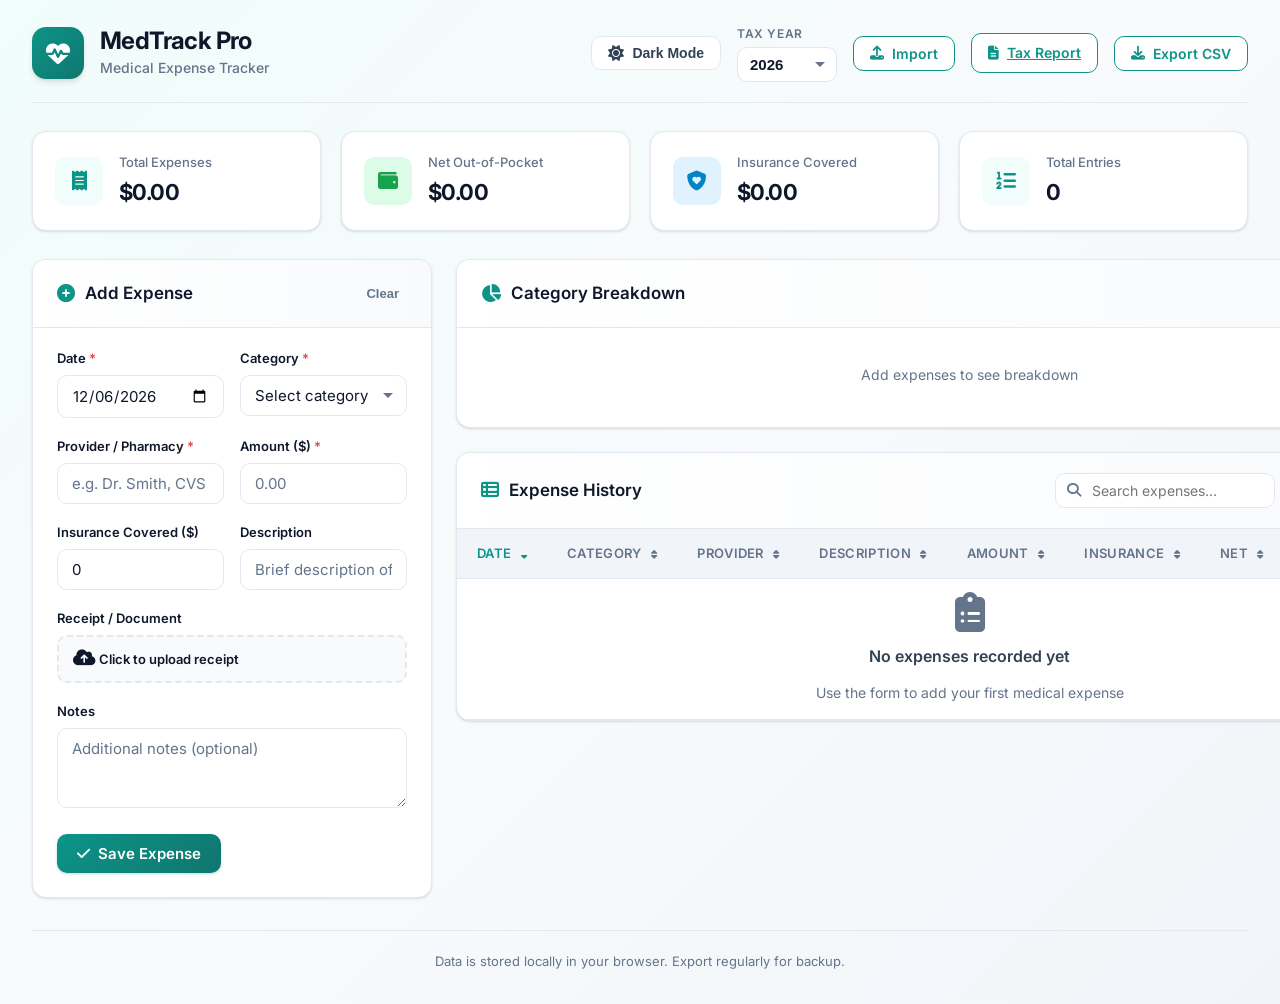
==== index.html @ 47905596 "upload" ====
<!DOCTYPE html>
<html lang="en">
<head>
    <meta charset="UTF-8">
    <meta name="viewport" content="width=device-width, initial-scale=1.0">
    <title>MedTrack Pro — Medical Expense Tracker</title>
    <link rel="stylesheet" href="styles.css">
    <link rel="preconnect" href="https://fonts.googleapis.com">
    <link rel="preconnect" href="https://fonts.gstatic.com" crossorigin>
    <link href="https://fonts.googleapis.com/css2?family=Inter:wght@300;400;500;600;700&display=swap" rel="stylesheet">
    <link rel="stylesheet" href="https://cdnjs.cloudflare.com/ajax/libs/font-awesome/6.5.1/css/all.min.css">
</head>
<body>
    <div class="app-container">
        <!-- Header -->
        <header class="app-header">
            <div class="header-brand">
                <div class="logo">
                    <i class="fa-solid fa-heart-pulse"></i>
                </div>
                <div class="brand-text">
                    <h1>MedTrack Pro</h1>
                    <p>Medical Expense Tracker</p>
                </div>
            </div>
            <div class="header-controls">
                <button class="dark-mode-toggle" id="darkModeToggle" aria-label="Toggle dark mode">
                    <i class="fa-solid fa-moon"></i>
                    <i class="fa-solid fa-sun"></i>
                    <span>Dark Mode</span>
                </button>
                <div class="tax-year-selector">
                    <label for="taxYear">Tax Year</label>
                    <select id="taxYear"></select>
                </div>
                <button class="btn btn-outline" id="importBtn" aria-label="Import CSV">
                    <i class="fa-solid fa-upload"></i> Import
                </button>
                <input type="file" id="importFile" accept=".csv" style="display:none">
                <a href="report.html" class="btn btn-outline" id="reportBtn" aria-label="Open tax summary report" onclick="event.preventDefault(); window.open('report.html?year=' + document.getElementById('taxYear').value, '_blank');">
                    <i class="fa-solid fa-file-lines"></i> Tax Report
                </a>
                <button class="btn btn-outline" id="exportBtn">
                    <i class="fa-solid fa-download"></i> Export CSV
                </button>
            </div>
        </header>

        <!-- Summary Cards -->
        <section class="summary-cards">
            <div class="card summary-card">
                <div class="summary-icon total">
                    <i class="fa-solid fa-receipt"></i>
                </div>
                <div class="summary-info">
                    <span class="summary-label">Total Expenses</span>
                    <span class="summary-value" id="totalExpenses">$0.00</span>
                </div>
            </div>
            <div class="card summary-card">
                <div class="summary-icon net">
                    <i class="fa-solid fa-wallet"></i>
                </div>
                <div class="summary-info">
                    <span class="summary-label">Net Out-of-Pocket</span>
                    <span class="summary-value" id="netExpenses">$0.00</span>
                </div>
            </div>
            <div class="card summary-card">
                <div class="summary-icon insurance">
                    <i class="fa-solid fa-shield-heart"></i>
                </div>
                <div class="summary-info">
                    <span class="summary-label">Insurance Covered</span>
                    <span class="summary-value" id="totalInsuranceCovered">$0.00</span>
                </div>
            </div>
            <div class="card summary-card">
                <div class="summary-icon count">
                    <i class="fa-solid fa-list-ol"></i>
                </div>
                <div class="summary-info">
                    <span class="summary-label">Total Entries</span>
                    <span class="summary-value" id="totalEntries">0</span>
                </div>
            </div>
        </section>

        <!-- Main Content -->
        <main class="main-content">
            <!-- Left: Form -->
            <section class="form-section card">
                <div class="card-header">
                    <h2><i class="fa-solid fa-plus-circle"></i> Add Expense</h2>                        <button type="button" class="btn-text" id="clearFormBtn" aria-label="Clear form">Clear</button>
                </div>
                <form id="expenseForm" class="expense-form">
                    <input type="hidden" id="expenseId">
                    <div class="form-row">
                        <div class="form-group">
                            <label for="date">Date <span class="required">*</span></label>
                            <input type="date" id="date" required>
                        </div>
                        <div class="form-group">
                            <label for="category">Category <span class="required">*</span></label>
                            <select id="category" required>
                                <option value="">Select category</option>
                                <option value="Doctor Visit">Doctor Visit</option>
                                <option value="Prescription">Prescription</option>
                                <option value="Hospital">Hospital</option>
                                <option value="Dental">Dental</option>
                                <option value="Vision">Vision</option>
                                <option value="Mental Health">Mental Health</option>
                                <option value="Physical Therapy">Physical Therapy</option>
                                <option value="Lab / Imaging">Lab / Imaging</option>
                                <option value="Insurance Premium">Insurance Premium</option>
                                <option value="Medical Supplies">Medical Supplies</option>
                                <option value="Transportation">Transportation</option>
                                <option value="Other">Other</option>
                            </select>
                        </div>
                    </div>
                    <div class="form-row">
                        <div class="form-group">
                            <label for="provider">Provider / Pharmacy <span class="required">*</span></label>
                            <input type="text" id="provider" placeholder="e.g. Dr. Smith, CVS Pharmacy" required>
                        </div>
                        <div class="form-group">
                            <label for="amount">Amount ($) <span class="required">*</span></label>
                            <input type="number" id="amount" step="0.01" min="0" placeholder="0.00" required>
                        </div>
                    </div>
                    <div class="form-row">
                        <div class="form-group">
                            <label for="insuranceCovered">Insurance Covered ($)</label>
                            <input type="number" id="insuranceCovered" step="0.01" min="0" placeholder="0.00" value="0">
                        </div>
                        <div class="form-group">
                            <label for="description">Description</label>
                            <input type="text" id="description" placeholder="Brief description of the expense">
                        </div>
                    </div>

                    <div class="form-group">
                        <label for="receipt">Receipt / Document</label>
                        <div class="file-upload">
                            <input type="file" id="receipt" accept=".pdf,.jpg,.jpeg,.png,.gif">
                            <label for="receipt" class="file-upload-label">
                                <i class="fa-solid fa-cloud-arrow-up"></i>
                                <span id="fileName">Click to upload receipt</span>
                            </label>
                        </div>
                    </div>
                    <div class="form-group">
                        <label for="notes">Notes</label>
                        <textarea id="notes" rows="3" placeholder="Additional notes (optional)"></textarea>
                    </div>
                    <div class="form-actions">
                        <button type="submit" class="btn btn-primary" id="submitBtn">
                            <i class="fa-solid fa-check"></i> Save Expense
                        </button>
                        <button type="button" class="btn btn-secondary hidden" id="cancelEditBtn">
                            <i class="fa-solid fa-xmark"></i> Cancel
                        </button>
                    </div>
                </form>
            </section>

            <!-- Right: List & Breakdown -->
            <section class="list-section">
                <!-- Category Breakdown -->
                <div class="card breakdown-card">
                    <div class="card-header">
                        <h2><i class="fa-solid fa-chart-pie"></i> Category Breakdown</h2>
                    </div>
                    <div class="breakdown-list" id="breakdownList">
                        <div class="empty-breakdown">Add expenses to see breakdown</div>
                    </div>
                </div>

                <!-- Expenses Table -->
                <div class="card table-card">
                    <div class="card-header">
                        <h2><i class="fa-solid fa-table-list"></i> Expense History</h2>
                        <div class="table-controls">
                            <div class="search-box">
                                <i class="fa-solid fa-magnifying-glass"></i>
                                <input type="text" id="searchInput" placeholder="Search expenses...">
                            </div>
                            <select id="filterCategory">
                                <option value="">All Categories</option>
                                <option value="Doctor Visit">Doctor Visit</option>
                                <option value="Prescription">Prescription</option>
                                <option value="Hospital">Hospital</option>
                                <option value="Dental">Dental</option>
                                <option value="Vision">Vision</option>
                                <option value="Mental Health">Mental Health</option>
                                <option value="Physical Therapy">Physical Therapy</option>
                                <option value="Lab / Imaging">Lab / Imaging</option>
                                <option value="Insurance Premium">Insurance Premium</option>
                                <option value="Medical Supplies">Medical Supplies</option>
                                <option value="Transportation">Transportation</option>
                                <option value="Other">Other</option>
                            </select>
                        </div>
                    </div>
                    <div class="table-wrapper">
                        <table class="expense-table" id="expenseTable">
                            <thead>
                                <tr>
                                    <th class="sortable" data-sort="date">Date <i class="fa-solid fa-sort"></i></th>
                                    <th class="sortable" data-sort="category">Category <i class="fa-solid fa-sort"></i></th>
                                    <th class="sortable" data-sort="provider">Provider <i class="fa-solid fa-sort"></i></th>
                                    <th class="sortable" data-sort="description">Description <i class="fa-solid fa-sort"></i></th>
                                    <th class="sortable text-right" data-sort="amount">Amount <i class="fa-solid fa-sort"></i></th>
                                    <th class="sortable text-right" data-sort="insuranceCovered">Insurance <i class="fa-solid fa-sort"></i></th>
                                    <th class="sortable text-right" data-sort="outOfPocket">Net <i class="fa-solid fa-sort"></i></th>
                                    <th class="text-center">Receipt</th>
                                    <th class="text-center">Actions</th>
                                </tr>
                            </thead>
                            <tbody id="expenseTableBody">
                                <tr class="empty-row">
                                    <td colspan="9">
                                        <div class="empty-state">
                                            <i class="fa-solid fa-clipboard-list"></i>
                                            <p>No expenses recorded yet</p>
                                            <span>Use the form to add your first medical expense</span>
                                        </div>
                                    </td>
                                </tr>
                            </tbody>
                        </table>
                    </div>
                </div>
            </section>
        </main>

        <!-- Footer -->
        <footer class="app-footer">
            <p>Data is stored locally in your browser. Export regularly for backup.</p>
        </footer>
    </div>

    <!-- Toast Container -->
    <div class="toast-container" id="toastContainer" aria-live="polite" aria-atomic="true"></div>

    <!-- Import Results Modal -->
    <div class="modal-overlay hidden" id="importModal" role="dialog" aria-modal="true" aria-labelledby="importModalTitle">
        <div class="modal modal-wide">
            <div class="modal-header">
                <h3 id="importModalTitle"><i class="fa-solid fa-file-csv"></i> Import Results</h3>
            </div>
            <div class="modal-body" id="importModalBody">
                <!-- Populated by JS -->
            </div>
            <div class="modal-footer" id="importModalFooter">
                <button class="btn btn-secondary" id="cancelImportBtn">Cancel</button>
                <button class="btn btn-primary" id="confirmImportBtn">Import <span id="importCount">0</span> Expenses</button>
            </div>
        </div>
    </div>

    <!-- Delete Confirmation Modal -->
    <div class="modal-overlay hidden" id="deleteModal" role="dialog" aria-modal="true" aria-labelledby="deleteModalTitle">
        <div class="modal">
            <div class="modal-header">
                <h3 id="deleteModalTitle"><i class="fa-solid fa-triangle-exclamation"></i> Confirm Deletion</h3>
            </div>
            <div class="modal-body">
                <p>Are you sure you want to delete this expense? This action cannot be undone.</p>
            </div>
            <div class="modal-footer">
                <button class="btn btn-secondary" id="cancelDeleteBtn">Cancel</button>
                <button class="btn btn-danger" id="confirmDeleteBtn">Delete</button>
            </div>
        </div>
    </div>

    <script src="app.js"></script>
</body>
</html>
---- styles.css ----
/* ========================================
   MedTrack Pro — Medical Expense Tracker
   Professional Stylesheet
   ======================================== */

:root {
    --primary: #0d9488;
    --primary-dark: #0f766e;
    --primary-light: #ccfbf1;
    --primary-subtle: #f0fdfa;

    --danger: #ef4444;
    --danger-dark: #dc2626;
    --danger-subtle: #fef2f2;

    --warning: #f59e0b;
    --warning-subtle: #fffbeb;

    --success: #10b981;
    --success-subtle: #ecfdf5;

    --gray-50: #f8fafc;
    --gray-100: #f1f5f9;
    --gray-200: #e2e8f0;
    --gray-300: #cbd5e1;
    --gray-400: #94a3b8;
    --gray-500: #64748b;
    --gray-600: #475569;
    --gray-700: #334155;
    --gray-800: #1e293b;
    --gray-900: #0f172a;

    --shadow-sm: 0 1px 2px 0 rgb(0 0 0 / 0.05);
    --shadow: 0 1px 3px 0 rgb(0 0 0 / 0.1), 0 1px 2px -1px rgb(0 0 0 / 0.1);
    --shadow-md: 0 4px 6px -1px rgb(0 0 0 / 0.1), 0 2px 4px -2px rgb(0 0 0 / 0.1);
    --shadow-lg: 0 10px 15px -3px rgb(0 0 0 / 0.1), 0 4px 6px -4px rgb(0 0 0 / 0.1);
    --shadow-xl: 0 20px 25px -5px rgb(0 0 0 / 0.1), 0 8px 10px -6px rgb(0 0 0 / 0.1);

    --radius-sm: 6px;
    --radius: 10px;
    --radius-lg: 14px;
    --radius-xl: 20px;

    --transition: all 0.2s cubic-bezier(0.4, 0, 0.2, 1);
    --transition-slow: all 0.3s cubic-bezier(0.4, 0, 0.2, 1);

    /* Dark mode colors (default to light) */
    --bg-body: linear-gradient(135deg, #f0fdfa 0%, #f8fafc 50%, #f1f5f9 100%);
    --bg-page: #ffffff;
    --text-primary: var(--gray-900);
    --text-secondary: var(--gray-700);
    --text-muted: var(--gray-500);
    --border-color: var(--gray-200);
    --card-bg: white;
    --card-header-bg: linear-gradient(to right, white, var(--gray-50));
    --input-bg: white;
    --table-row-hover: var(--primary-subtle);
}

/* Dark Mode */
body.dark-mode {
    --bg-body: linear-gradient(135deg, #0f172a 0%, #1e293b 50%, #0f172a 100%);
    --bg-page: #0f172a;
    --text-primary: #f1f5f9;
    --text-secondary: #cbd5e1;
    --text-muted: #94a3b8;
    --border-color: #334155;
    --card-bg: #1e293b;
    --card-header-bg: linear-gradient(to right, #1e293b, #0f172a);
    --input-bg: #0f172a;
    --table-row-hover: rgba(13, 148, 136, 0.15);
}

* {
    margin: 0;
    padding: 0;
    box-sizing: border-box;
}

html {
    font-size: 16px;
    -webkit-font-smoothing: antialiased;
    -moz-osx-font-smoothing: grayscale;
}

body {
    font-family: 'Inter', -apple-system, BlinkMacSystemFont, 'Segoe UI', Roboto, sans-serif;
    background: var(--bg-body);
    color: var(--text-secondary);
    line-height: 1.6;
    min-height: 100vh;
}

/* ========================================
   Layout
   ======================================== */

.app-container {
    max-width: 1440px;
    margin: 0 auto;
    padding: 24px 32px 32px;
}

@media (max-width: 768px) {
    .app-container {
        padding: 16px;
    }
}

/* ========================================
   Header
   ======================================== */

.app-header {
    display: flex;
    align-items: center;
    justify-content: space-between;
    margin-bottom: 28px;
    padding-bottom: 20px;
    border-bottom: 1px solid var(--border-color);
    flex-wrap: wrap;
    gap: 16px;
}

.header-brand {
    display: flex;
    align-items: center;
    gap: 16px;
}

.logo {
    width: 52px;
    height: 52px;
    background: linear-gradient(135deg, var(--primary) 0%, var(--primary-dark) 100%);
    border-radius: var(--radius-lg);
    display: flex;
    align-items: center;
    justify-content: center;
    color: white;
    font-size: 24px;
    box-shadow: var(--shadow-md);
}

.brand-text h1 {
    font-size: 1.5rem;
    font-weight: 700;
    color: var(--text-primary);
    letter-spacing: -0.025em;
    line-height: 1.2;
}

.brand-text p {
    font-size: 0.875rem;
    color: var(--text-muted);
    font-weight: 500;
    margin-top: 2px;
}

.header-controls {
    display: flex;
    align-items: center;
    gap: 16px;
    flex-wrap: wrap;
}

/* Dark Mode Toggle */
.dark-mode-toggle {
    display: flex;
    align-items: center;
    gap: 8px;
    padding: 8px 16px;
    border: 1px solid var(--border-color);
    border-radius: var(--radius);
    background: var(--card-bg);
    cursor: pointer;
    transition: var(--transition);
    font-size: 0.875rem;
    font-weight: 600;
    color: var(--text-secondary);
}

.dark-mode-toggle:hover {
    border-color: var(--primary);
    color: var(--primary);
}

.dark-mode-toggle i {
    font-size: 1rem;
    transition: var(--transition);
}

body.dark-mode .dark-mode-toggle .fa-sun { display: none; }
body:not(.dark-mode) .dark-mode-toggle .fa-moon { display: none; }

body.dark-mode .dark-mode-toggle {
    background: var(--gray-800);
    border-color: var(--gray-600);
    color: var(--gray-300);
}

body.dark-mode .dark-mode-toggle:hover {
    border-color: var(--primary);
    color: var(--primary);
}

.tax-year-selector {
    display: flex;
    flex-direction: column;
    gap: 4px;
}

.tax-year-selector label {
    font-size: 0.75rem;
    font-weight: 600;
    text-transform: uppercase;
    letter-spacing: 0.05em;
    color: var(--text-muted);
}

.tax-year-selector select {
    padding: 8px 32px 8px 12px;
    border: 1px solid var(--border-color);
    border-radius: var(--radius);
    background: var(--input-bg);
    font-size: 0.9375rem;
    font-weight: 600;
    color: var(--text-primary);
    cursor: pointer;
    appearance: none;
    background-image: url("data:image/svg+xml,%3Csvg xmlns='http://www.w3.org/2000/svg' width='12' height='12' viewBox='0 0 12 12'%3E%3Cpath fill='%2364748b' d='M6 8L1 3h10z'/%3E%3C/svg%3E");
    background-repeat: no-repeat;
    background-position: right 10px center;
    min-width: 100px;
    transition: var(--transition);
}

.tax-year-selector select:focus {
    outline: none;
    border-color: var(--primary);
    box-shadow: 0 0 0 3px rgba(13, 148, 136, 0.1);
}

body.dark-mode .tax-year-selector select {
    background-image: url("data:image/svg+xml,%3Csvg xmlns='http://www.w3.org/2000/svg' width='12' height='12' viewBox='0 0 12 12'%3E%3Cpath fill='%2394a3b8' d='M6 8L1 3h10z'/%3E%3C/svg%3E");
}

/* ========================================
   Cards
   ======================================== */

.card {
    background: var(--card-bg);
    border-radius: var(--radius-lg);
    box-shadow: var(--shadow);
    border: 1px solid var(--border-color);
    overflow: hidden;
    transition: var(--transition);
}

.card:hover {
    box-shadow: var(--shadow-md);
}

.card-header {
    display: flex;
    align-items: center;
    justify-content: space-between;
    padding: 20px 24px;
    border-bottom: 1px solid var(--border-color);
    background: var(--card-header-bg);
}

.card-header h2 {
    font-size: 1.0625rem;
    font-weight: 600;
    color: var(--text-primary);
    display: flex;
    align-items: center;
    gap: 10px;
}

.card-header h2 i {
    color: var(--primary);
    font-size: 1.125rem;
}

/* ========================================
   Summary Cards
   ======================================== */

.summary-cards {
    display: grid;
    grid-template-columns: repeat(4, 1fr);
    gap: 20px;
    margin-bottom: 28px;
}

.summary-card {
    display: flex;
    align-items: center;
    gap: 16px;
    padding: 20px 22px;
}

.summary-icon {
    width: 48px;
    height: 48px;
    border-radius: var(--radius);
    display: flex;
    align-items: center;
    justify-content: center;
    font-size: 1.25rem;
    flex-shrink: 0;
}

.summary-icon.total {
    background: var(--primary-subtle);
    color: var(--primary);
}

.summary-icon.count {
    background: var(--primary-subtle);
    color: var(--primary);
}

body.dark-mode .summary-icon.count {
    background: rgba(59, 130, 246, 0.15);
    color: #60a5fa;
}

.summary-icon.max {
    background: var(--warning-subtle);
    color: var(--warning);
}

body.dark-mode .summary-icon.max {
    background: rgba(245, 158, 11, 0.15);
    color: #fbbf24;
}

.summary-icon.avg {
    background: #f5f3ff;
    color: #8b5cf6;
}

body.dark-mode .summary-icon.avg {
    background: rgba(139, 92, 246, 0.15);
    color: #a78bfa;
}

.summary-icon.net {
    background: #dcfce7;
    color: #16a34a;
}

body.dark-mode .summary-icon.net {
    background: rgba(22, 163, 74, 0.15);
    color: #4ade80;
}

.summary-icon.insurance {
    background: #e0f2fe;
    color: #0284c7;
}

body.dark-mode .summary-icon.insurance {
    background: rgba(2, 132, 199, 0.15);
    color: #38bdf8;
}

/* Insurance and Net columns in table */
.insurance-col {
    color: var(--primary) !important;
}

body.dark-mode .insurance-col {
    color: #5eead4 !important;
}

.net-col {
    color: var(--success) !important;
    font-weight: 700;
}

body.dark-mode .net-col {
    color: #4ade80 !important;
}

.summary-info {
    display: flex;
    flex-direction: column;
    min-width: 0;
}

.summary-label {
    font-size: 0.8125rem;
    color: var(--text-muted);
    font-weight: 500;
    margin-bottom: 2px;
}

.summary-value {
    font-size: 1.375rem;
    font-weight: 700;
    color: var(--text-primary);
    letter-spacing: -0.025em;
    white-space: nowrap;
    overflow: hidden;
    text-overflow: ellipsis;
}

@media (max-width: 1024px) {
    .summary-cards {
        grid-template-columns: repeat(2, 1fr);
    }
}

@media (max-width: 480px) {
    .summary-cards {
        grid-template-columns: 1fr;
    }
}

/* ========================================
   Main Content Grid
   ======================================== */

.main-content {
    display: grid;
    grid-template-columns: 400px 1fr;
    gap: 24px;
    align-items: start;
}

@media (max-width: 1024px) {
    .main-content {
        grid-template-columns: 1fr;
    }
}

/* ========================================
   Form Section
   ======================================== */

.form-section {
    position: sticky;
    top: 24px;
}

@media (max-width: 1024px) {
    .form-section {
        position: static;
    }
}

.expense-form {
    padding: 20px 24px 24px;
}

.form-row {
    display: grid;
    grid-template-columns: 1fr 1fr;
    gap: 16px;
}

@media (max-width: 480px) {
    .form-row {
        grid-template-columns: 1fr;
    }
}

.form-group {
    margin-bottom: 18px;
}

.form-group label {
    display: block;
    font-size: 0.8125rem;
    font-weight: 600;
    color: var(--text-primary);
    margin-bottom: 6px;
}

.required {
    color: var(--danger);
}

.form-group input,
.form-group select,
.form-group textarea {
    width: 100%;
    padding: 10px 14px;
    border: 1px solid var(--border-color);
    border-radius: var(--radius);
    font-size: 0.9375rem;
    font-family: inherit;
    color: var(--text-primary);
    background: var(--input-bg);
    transition: var(--transition);
}

.form-group input:focus,
.form-group select:focus,
.form-group textarea:focus {
    outline: none;
    border-color: var(--primary);
    box-shadow: 0 0 0 3px rgba(13, 148, 136, 0.1);
}

.form-group input::placeholder,
.form-group textarea::placeholder {
    color: var(--text-muted);
}

.form-group select {
    appearance: none;
    background-image: url("data:image/svg+xml,%3Csvg xmlns='http://www.w3.org/2000/svg' width='12' height='12' viewBox='0 0 12 12'%3E%3Cpath fill='%2364748b' d='M6 8L1 3h10z'/%3E%3C/svg%3E");
    background-repeat: no-repeat;
    background-position: right 12px center;
    padding-right: 36px;
}

body.dark-mode .form-group select {
    background-image: url("data:image/svg+xml,%3Csvg xmlns='http://www.w3.org/2000/svg' width='12' height='12' viewBox='0 0 12 12'%3E%3Cpath fill='%2394a3b8' d='M6 8L1 3h10z'/%3E%3C/svg%3E");
}

.form-group textarea {
    resize: vertical;
    min-height: 80px;
}

/* File Upload */
.file-upload {
    position: relative;
}

.file-upload input[type="file"] {
    position: absolute;
    width: 0;
    height: 0;
    opacity: 0;
}

.file-upload-label {
    display: flex;
    align-items: center;
    gap: 10px;
    padding: 12px 14px;
    border: 2px dashed var(--border-color);
    border-radius: var(--radius);
    cursor: pointer;
    color: var(--text-muted);
    font-size: 0.875rem;
    transition: var(--transition);
    background: var(--gray-50);
}

body.dark-mode .file-upload-label {
    background: var(--gray-800);
}

.file-upload-label:hover {
    border-color: var(--primary);
    color: var(--primary);
    background: var(--primary-subtle);
}

.file-upload-label i {
    font-size: 1.125rem;
}

.file-upload.has-file .file-upload-label {
    border-color: var(--success);
    border-style: solid;
    color: var(--success);
    background: var(--success-subtle);
}

/* Form Actions */
.form-actions {
    display: flex;
    gap: 12px;
    margin-top: 4px;
}

/* ========================================
   Buttons
   ======================================== */

.btn {
    display: inline-flex;
    align-items: center;
    justify-content: center;
    gap: 8px;
    padding: 10px 20px;
    border: none;
    border-radius: var(--radius);
    font-size: 0.9375rem;
    font-weight: 600;
    font-family: inherit;
    cursor: pointer;
    transition: var(--transition);
    white-space: nowrap;
}

.btn-primary {
    background: linear-gradient(135deg, var(--primary) 0%, var(--primary-dark) 100%);
    color: white;
    box-shadow: 0 1px 3px rgba(13, 148, 136, 0.3);
}

.btn-primary:hover {
    transform: translateY(-1px);
    box-shadow: 0 4px 12px rgba(13, 148, 136, 0.35);
}

.btn-primary:active {
    transform: translateY(0);
}

.btn-secondary {
    background: var(--card-bg);
    color: var(--text-secondary);
    border: 1px solid var(--border-color);
}

.btn-secondary:hover {
    background: var(--gray-100);
    border-color: var(--gray-400);
}

body.dark-mode .btn-secondary:hover {
    background: var(--gray-700);
}

.btn-outline {
    background: var(--card-bg);
    color: var(--primary);
    border: 1px solid var(--primary);
    padding: 8px 16px;
    font-size: 0.875rem;
}

.btn-outline:hover {
    background: var(--primary-subtle);
}

body.dark-mode .btn-outline {
    background: var(--gray-800);
}

body.dark-mode .btn-outline:hover {
    background: rgba(13, 148, 136, 0.15);
}

.btn-danger {
    background: linear-gradient(135deg, var(--danger) 0%, var(--danger-dark) 100%);
    color: white;
    box-shadow: 0 1px 3px rgba(239, 68, 68, 0.3);
}

.btn-danger:hover {
    transform: translateY(-1px);
    box-shadow: 0 4px 12px rgba(239, 68, 68, 0.35);
}

.btn-text {
    background: none;
    border: none;
    color: var(--text-muted);
    font-size: 0.8125rem;
    font-weight: 600;
    cursor: pointer;
    padding: 4px 8px;
    border-radius: var(--radius-sm);
    transition: var(--transition);
}

.btn-text:hover {
    color: var(--primary);
    background: var(--primary-subtle);
}

body.dark-mode .btn-text:hover {
    background: rgba(13, 148, 136, 0.2);
}

.btn-icon {
    width: 36px;
    height: 36px;
    padding: 0;
    border-radius: var(--radius-sm);
    background: transparent;
    color: var(--text-muted);
    border: none;
    cursor: pointer;
    transition: var(--transition);
    display: inline-flex;
    align-items: center;
    justify-content: center;
}

.btn-icon:hover {
    background: var(--gray-100);
    color: var(--text-secondary);
}

body.dark-mode .btn-icon:hover {
    background: var(--gray-700);
}

.btn-icon.btn-delete:hover {
    background: var(--danger-subtle);
    color: var(--danger);
}

/* ========================================
   List Section
   ======================================== */

.list-section {
    display: flex;
    flex-direction: column;
    gap: 24px;
}

/* ========================================
   Breakdown Card
   ======================================== */

.breakdown-card {
    padding: 0;
}

.breakdown-list {
    padding: 16px 24px 20px;
}

.empty-breakdown {
    text-align: center;
    color: var(--text-muted);
    font-size: 0.875rem;
    padding: 20px 0;
}

body.dark-mode .empty-breakdown {
    color: #94a3b8;
}

body.dark-mode .empty-breakdown {
    color: #94a3b8;
}

.breakdown-item {
    display: flex;
    align-items: center;
    gap: 14px;
    padding: 10px 0;
    border-bottom: 1px solid var(--border-color);
}

.breakdown-item:last-child {
    border-bottom: none;
}

.breakdown-bar-track {
    flex: 1;
    height: 8px;
    background: var(--gray-200);
    border-radius: 4px;
    overflow: hidden;
    min-width: 60px;
}

body.dark-mode .breakdown-bar-track {
    background: var(--gray-700);
}

.breakdown-bar-fill {
    height: 100%;
    border-radius: 4px;
    transition: width 0.6s cubic-bezier(0.4, 0, 0.2, 1);
}

.breakdown-category {
    font-size: 0.875rem;
    font-weight: 600;
    color: var(--text-primary);
    min-width: 140px;
    white-space: nowrap;
    overflow: hidden;
    text-overflow: ellipsis;
}

body.dark-mode .breakdown-category {
    color: #e2e8f0;
}

body.dark-mode .breakdown-category {
    color: #e2e8f0;
}

.breakdown-amount {
    font-size: 0.875rem;
    font-weight: 700;
    color: var(--text-primary);
    min-width: 90px;
    text-align: right;
}

body.dark-mode .breakdown-amount {
    color: #e2e8f0;
}

body.dark-mode .breakdown-amount {
    color: #e2e8f0;
}

.breakdown-percent {
    font-size: 0.75rem;
    font-weight: 600;
    color: var(--text-muted);
    min-width: 40px;
    text-align: right;
}

/* ========================================
   Table Card
   ======================================== */

.table-card {
    padding: 0;
}

.table-controls {
    display: flex;
    align-items: center;
    gap: 12px;
    flex-wrap: wrap;
}

.search-box {
    position: relative;
}

.search-box i {
    position: absolute;
    left: 12px;
    top: 50%;
    transform: translateY(-50%);
    color: var(--text-muted);
    font-size: 0.875rem;
    pointer-events: none;
}

.search-box input {
    padding: 8px 12px 8px 36px;
    border: 1px solid var(--border-color);
    border-radius: var(--radius);
    font-size: 0.875rem;
    font-family: inherit;
    width: 220px;
    color: var(--text-primary);
    background: var(--input-bg);
    transition: var(--transition);
}

.search-box input:focus {
    outline: none;
    border-color: var(--primary);
    box-shadow: 0 0 0 3px rgba(13, 148, 136, 0.1);
    width: 260px;
}

.table-controls select {
    padding: 8px 32px 8px 12px;
    border: 1px solid var(--border-color);
    border-radius: var(--radius);
    font-size: 0.875rem;
    font-family: inherit;
    color: var(--text-primary);
    background: var(--input-bg);
    appearance: none;
    background-image: url("data:image/svg+xml,%3Csvg xmlns='http://www.w3.org/2000/svg' width='12' height='12' viewBox='0 0 12 12'%3E%3Cpath fill='%2364748b' d='M6 8L1 3h10z'/%3E%3C/svg%3E");
    background-repeat: no-repeat;
    background-position: right 10px center;
    cursor: pointer;
    transition: var(--transition);
}

body.dark-mode .table-controls select {
    background-color: var(--input-bg);
    background-image: url("data:image/svg+xml,%3Csvg xmlns='http://www.w3.org/2000/svg' width='12' height='12' viewBox='0 0 12 12'%3E%3Cpath fill='%2394a3b8' d='M6 8L1 3h10z'/%3E%3C/svg%3E");
}

body.dark-mode .search-box input {
    background-color: var(--input-bg);
}

.table-controls select:focus {
    outline: none;
    border-color: var(--primary);
    box-shadow: 0 0 0 3px rgba(13, 148, 136, 0.1);
}

.table-wrapper {
    overflow-x: auto;
}

.expense-table {
    width: 100%;
    border-collapse: collapse;
    font-size: 0.875rem;
}

.expense-table thead th {
    padding: 14px 20px;
    font-weight: 600;
    color: var(--text-muted);
    text-align: left;
    border-bottom: 1px solid var(--border-color);
    background: var(--gray-100);
    white-space: nowrap;
    font-size: 0.8125rem;
    text-transform: uppercase;
    letter-spacing: 0.025em;
}

body.dark-mode .expense-table thead th {
    background: var(--gray-800);
    color: #e2e8f0;
}

.expense-table thead th.sortable {
    cursor: pointer;
    user-select: none;
    transition: var(--transition);
}

.expense-table thead th.sortable:hover {
    color: var(--primary);
    background: var(--primary-subtle);
}

body.dark-mode .expense-table thead th.sortable:hover {
    background: rgba(13, 148, 136, 0.2);
}

.expense-table thead th.sortable i {
    margin-left: 6px;
    font-size: 0.625rem;
    color: var(--text-muted);
    transition: var(--transition);
}

.expense-table thead th.sortable:hover i {
    color: var(--primary);
}

.expense-table thead th.sorted {
    color: var(--primary);
}

.expense-table thead th.sorted i {
    color: var(--primary);
}

.expense-table tbody tr {
    transition: var(--transition);
}

.expense-table tbody tr:hover {
    background: var(--table-row-hover);
}

.expense-table tbody td {
    padding: 14px 20px;
    border-bottom: 1px solid var(--border-color);
    color: var(--text-secondary);
    vertical-align: middle;
}

.expense-table tbody td.amount {
    font-weight: 700;
    color: var(--text-primary);
    font-variant-numeric: tabular-nums;
}

.expense-table tbody td .category-badge {
    display: inline-flex;
    align-items: center;
    gap: 6px;
    padding: 4px 10px;
    border-radius: 20px;
    font-size: 0.75rem;
    font-weight: 600;
}

.category-badge i {
    font-size: 0.625rem;
}

.text-right {
    text-align: right !important;
}

.text-center {
    text-align: center !important;
}

.receipt-icon {
    color: var(--primary);
    font-size: 1rem;
    cursor: pointer;
    transition: var(--transition);
}

.receipt-icon:hover {
    color: var(--primary-dark);
    transform: scale(1.15);
}

.receipt-missing {
    color: var(--text-muted);
    font-size: 1rem;
}

.empty-row td {
    padding: 48px 20px;
}

.empty-state {
    display: flex;
    flex-direction: column;
    align-items: center;
    gap: 12px;
    color: var(--text-muted);
}

.empty-state i {
    font-size: 2.5rem;
    color: var(--text-muted);
}

.empty-state p {
    font-size: 1rem;
    font-weight: 600;
    color: var(--text-secondary);
}

body.dark-mode .empty-state p {
    color: #cbd5e1;
}

body.dark-mode .empty-state p {
    color: #cbd5e1;
}

.empty-state span {
    font-size: 0.875rem;
}

/* ========================================
   Modal
   ======================================== */

.modal-overlay {
    position: fixed;
    inset: 0;
    background: rgba(15, 23, 42, 0.7);
    backdrop-filter: blur(4px);
    display: flex;
    align-items: center;
    justify-content: center;
    z-index: 1000;
    opacity: 0;
    visibility: hidden;
    transition: var(--transition-slow);
}

.modal-overlay.show {
    opacity: 1;
    visibility: visible;
}

.modal-overlay.hidden {
    display: none;
}

.modal {
    background: var(--card-bg);
    border-radius: var(--radius-lg);
    box-shadow: var(--shadow-xl);
    max-width: 420px;
    width: 90%;
    transform: scale(0.95) translateY(10px);
    transition: var(--transition-slow);
    border: 1px solid var(--border-color);
}

.modal-wide {
    max-width: 560px;
}

.modal-overlay.show .modal {
    transform: scale(1) translateY(0);
}

.modal-header {
    padding: 20px 24px 0;
    display: flex;
    align-items: center;
    gap: 10px;
}

.modal-header h3 {
    font-size: 1.0625rem;
    font-weight: 700;
    color: var(--text-primary);
    display: flex;
    align-items: center;
    gap: 10px;
}

.modal-header h3 i {
    color: var(--warning);
    font-size: 1.25rem;
}

.modal-body {
    padding: 16px 24px;
    color: var(--text-secondary);
    font-size: 0.9375rem;
    line-height: 1.6;
}

.modal-footer {
    padding: 0 24px 20px;
    display: flex;
    justify-content: flex-end;
    gap: 12px;
}

.import-summary {
    display: flex;
    gap: 16px;
    flex-wrap: wrap;
    margin-bottom: 16px;
}

.import-stat {
    display: flex;
    align-items: center;
    gap: 8px;
    padding: 10px 14px;
    border-radius: var(--radius);
    font-size: 0.875rem;
    font-weight: 600;
}

.import-stat.success {
    background: var(--success-subtle);
    color: var(--success);
}

.import-stat.warning {
    background: var(--warning-subtle);
    color: #b45309;
}

body.dark-mode .import-stat.warning {
    background: rgba(245, 158, 11, 0.15);
    color: #fbbf24;
}

.import-stat.info {
    background: var(--primary-subtle);
    color: var(--primary-dark);
}

body.dark-mode .import-stat.info {
    background: rgba(13, 148, 136, 0.15);
    color: #5eead4;
}

.import-preview {
    max-height: 220px;
    overflow-y: auto;
    border: 1px solid var(--border-color);
    border-radius: var(--radius);
    margin-top: 8px;
}

.import-preview table {
    width: 100%;
    border-collapse: collapse;
    font-size: 0.8125rem;
}

.import-preview thead th {
    background: var(--gray-100);
    padding: 8px 12px;
    font-weight: 600;
    color: var(--text-secondary);
    text-align: left;
    border-bottom: 1px solid var(--border-color);
    position: sticky;
    top: 0;
}

body.dark-mode .import-preview thead th {
    background: var(--gray-700);
}

.import-preview tbody td {
    padding: 8px 12px;
    border-bottom: 1px solid var(--border-color);
    color: var(--text-secondary);
}

body.dark-mode .import-preview tbody td {
    background: var(--gray-800);
}

.import-preview tbody tr:last-child td {
    border-bottom: none;
}

.import-preview .skip-row td {
    color: var(--text-muted);
    text-decoration: line-through;
    background: var(--gray-100);
}

body.dark-mode .import-preview .skip-row td {
    background: var(--gray-700);
}

/* ========================================
   Toast
   ======================================== */

.toast-container {
    position: fixed;
    top: 24px;
    right: 24px;
    z-index: 2000;
    display: flex;
    flex-direction: column;
    gap: 10px;
    pointer-events: none;
}

.toast {
    display: flex;
    align-items: center;
    gap: 12px;
    padding: 14px 20px;
    background: var(--card-bg);
    border-radius: var(--radius);
    box-shadow: var(--shadow-lg);
    border: 1px solid var(--border-color);
    border-left: 4px solid var(--primary);
    font-size: 0.9375rem;
    font-weight: 500;
    color: var(--text-primary);
    transform: translateX(120%);
    transition: transform 0.4s cubic-bezier(0.34, 1.56, 0.64, 1);
    pointer-events: auto;
    min-width: 280px;
}

.toast.show {
    transform: translateX(0);
}

.toast.toast-success {
    border-left-color: var(--success);
}

.toast.toast-error {
    border-left-color: var(--danger);
}

.toast i {
    font-size: 1.125rem;
    flex-shrink: 0;
}

.toast.toast-success i {
    color: var(--success);
}

.toast.toast-error i {
    color: var(--danger);
}

/* ========================================
   Footer
   ======================================== */

.app-footer {
    margin-top: 32px;
    padding-top: 20px;
    border-top: 1px solid var(--border-color);
    text-align: center;
}

.app-footer p {
    font-size: 0.8125rem;
    color: var(--text-muted);
}

/* ========================================
   Utilities
   ======================================== */

.hidden {
    display: none !important;
}

/* Animation for table rows */
@keyframes fadeInRow {
    from {
        opacity: 0;
        transform: translateY(8px);
    }
    to {
        opacity: 1;
        transform: translateY(0);
    }
}

.expense-table tbody tr {
    animation: fadeInRow 0.3s ease forwards;
}

/* Scrollbar styling */
::-webkit-scrollbar {
    width: 8px;
    height: 8px;
}

::-webkit-scrollbar-track {
    background: var(--gray-100);
    border-radius: 4px;
}

::-webkit-scrollbar-thumb {
    background: var(--gray-300);
    border-radius: 4px;
}

::-webkit-scrollbar-thumb:hover {
    background: var(--gray-400);
}

body.dark-mode ::-webkit-scrollbar-track {
    background: var(--gray-800);
}

body.dark-mode ::-webkit-scrollbar-thumb {
    background: var(--gray-600);
}

body.dark-mode ::-webkit-scrollbar-thumb:hover {
    background: var(--gray-500);
}

/* Print styles */
@media print {
    .app-header,
    .form-section,
    .breakdown-card,
    .app-footer,
    .table-controls,
    .btn-icon {
        display: none !important;
    }

    .main-content {
        grid-template-columns: 1fr;
    }

    .table-card {
        box-shadow: none;
        border: 1px solid var(--gray-300);
    }

    .expense-table tbody tr:hover {
        background: none;
    }
}
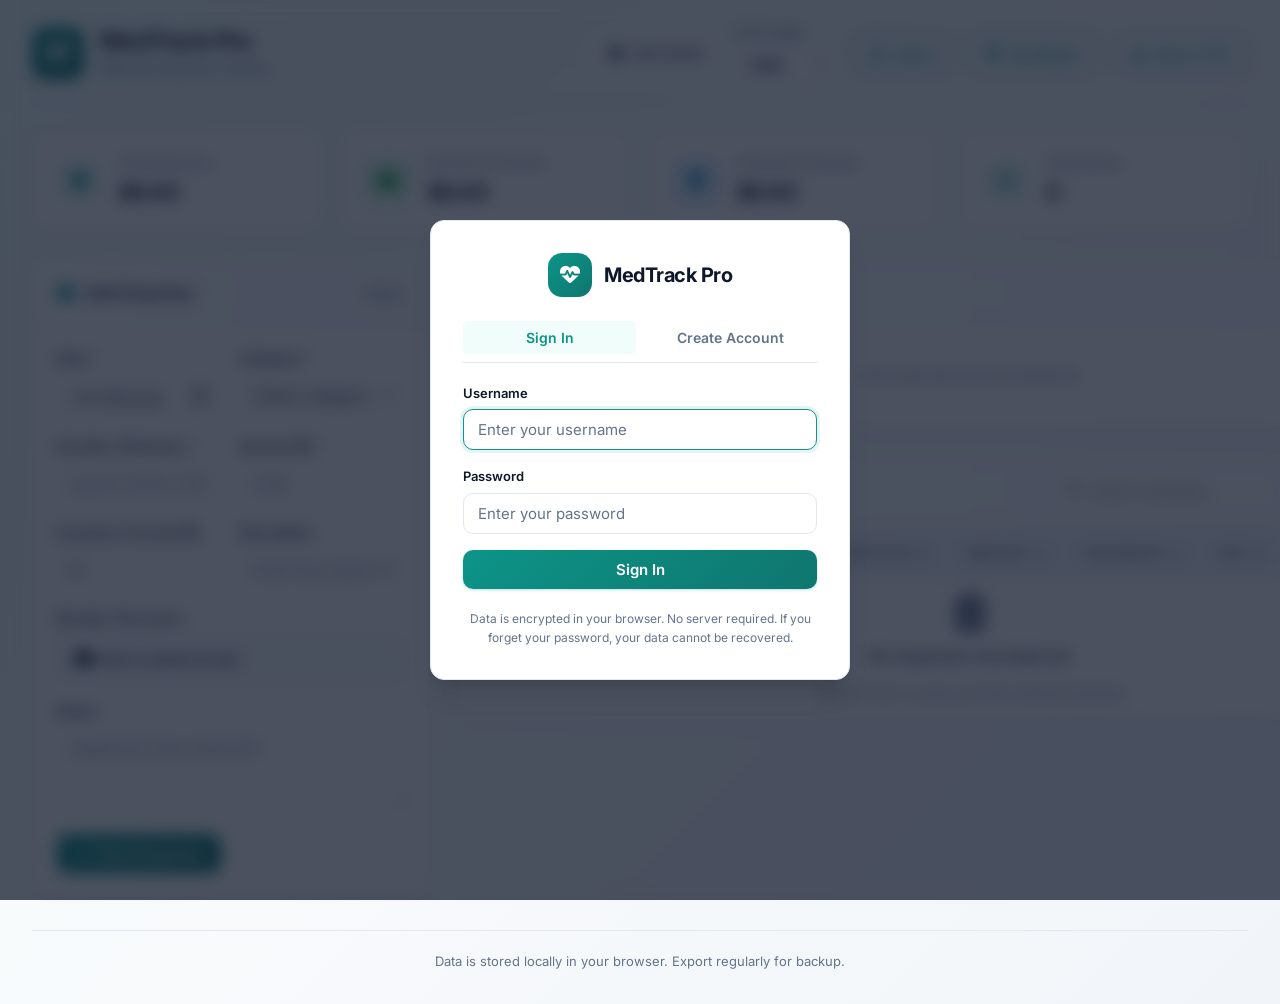
==== commit c81a2be1: "adding pwds" ====
--- a/index.html
+++ b/index.html
@@ -43,6 +43,11 @@
                 <button class="btn btn-outline" id="exportBtn">
                     <i class="fa-solid fa-download"></i> Export CSV
                 </button>
+                <div class="user-badge hidden" id="userBadge">
+                    <i class="fa-solid fa-user-shield"></i>
+                    <span id="userName">User</span>
+                    <button class="btn-text" id="logoutBtn">Logout</button>
+                </div>
             </div>
         </header>
 
@@ -276,6 +281,7 @@
         </div>
     </div>
 
+    <script src="auth.js"></script>
     <script src="app.js"></script>
 </body>
 </html>
--- a/styles.css
+++ b/styles.css
@@ -1312,6 +1312,269 @@
 }
 
 /* ========================================
+   Auth Overlay
+   ======================================== */
+
+.auth-overlay {
+    position: fixed;
+    inset: 0;
+    background: rgba(15, 23, 42, 0.75);
+    backdrop-filter: blur(8px);
+    display: flex;
+    align-items: center;
+    justify-content: center;
+    z-index: 3000;
+    padding: 20px;
+    opacity: 1;
+    transition: opacity 0.3s ease;
+}
+
+.auth-card {
+    background: var(--card-bg);
+    border-radius: var(--radius-lg);
+    box-shadow: var(--shadow-xl);
+    border: 1px solid var(--border-color);
+    max-width: 420px;
+    width: 100%;
+    padding: 32px;
+    animation: authSlideIn 0.4s cubic-bezier(0.34, 1.56, 0.64, 1);
+}
+
+@keyframes authSlideIn {
+    from {
+        opacity: 0;
+        transform: scale(0.95) translateY(20px);
+    }
+    to {
+        opacity: 1;
+        transform: scale(1) translateY(0);
+    }
+}
+
+.auth-logo {
+    display: flex;
+    align-items: center;
+    justify-content: center;
+    gap: 12px;
+    margin-bottom: 24px;
+}
+
+.auth-logo i {
+    width: 44px;
+    height: 44px;
+    background: linear-gradient(135deg, var(--primary) 0%, var(--primary-dark) 100%);
+    border-radius: var(--radius-lg);
+    display: flex;
+    align-items: center;
+    justify-content: center;
+    color: white;
+    font-size: 20px;
+}
+
+.auth-logo span {
+    font-size: 1.25rem;
+    font-weight: 700;
+    color: var(--text-primary);
+    letter-spacing: -0.025em;
+}
+
+.auth-tabs {
+    display: flex;
+    gap: 8px;
+    margin-bottom: 20px;
+    border-bottom: 1px solid var(--border-color);
+    padding-bottom: 8px;
+}
+
+.auth-tab {
+    flex: 1;
+    padding: 8px 12px;
+    border: none;
+    background: none;
+    border-radius: var(--radius-sm);
+    font-size: 0.875rem;
+    font-weight: 600;
+    color: var(--text-muted);
+    cursor: pointer;
+    transition: var(--transition);
+    font-family: inherit;
+}
+
+.auth-tab:hover {
+    color: var(--text-secondary);
+    background: var(--gray-100);
+}
+
+body.dark-mode .auth-tab:hover {
+    background: var(--gray-800);
+}
+
+.auth-tab.active {
+    color: var(--primary);
+    background: var(--primary-subtle);
+}
+
+body.dark-mode .auth-tab.active {
+    background: rgba(13, 148, 136, 0.15);
+    color: #5eead4;
+}
+
+.auth-form {
+    display: flex;
+    flex-direction: column;
+    gap: 16px;
+}
+
+.auth-form-group {
+    display: flex;
+    flex-direction: column;
+    gap: 6px;
+}
+
+.auth-form-group label {
+    font-size: 0.8125rem;
+    font-weight: 600;
+    color: var(--text-primary);
+}
+
+.auth-input {
+    width: 100%;
+    padding: 10px 14px;
+    border: 1px solid var(--border-color);
+    border-radius: var(--radius);
+    font-size: 0.9375rem;
+    font-family: inherit;
+    color: var(--text-primary);
+    background: var(--input-bg);
+    transition: var(--transition);
+}
+
+.auth-input:focus {
+    outline: none;
+    border-color: var(--primary);
+    box-shadow: 0 0 0 3px rgba(13, 148, 136, 0.1);
+}
+
+.auth-input::placeholder {
+    color: var(--text-muted);
+}
+
+.auth-btn {
+    display: flex;
+    align-items: center;
+    justify-content: center;
+    padding: 10px 20px;
+    border: none;
+    border-radius: var(--radius);
+    font-size: 0.9375rem;
+    font-weight: 600;
+    font-family: inherit;
+    cursor: pointer;
+    transition: var(--transition);
+}
+
+.auth-btn-primary {
+    background: linear-gradient(135deg, var(--primary) 0%, var(--primary-dark) 100%);
+    color: white;
+    box-shadow: 0 1px 3px rgba(13, 148, 136, 0.3);
+}
+
+.auth-btn-primary:hover {
+    transform: translateY(-1px);
+    box-shadow: 0 4px 12px rgba(13, 148, 136, 0.35);
+}
+
+.auth-welcome {
+    text-align: center;
+    margin-bottom: 20px;
+}
+
+.auth-welcome h2 {
+    font-size: 1.25rem;
+    font-weight: 700;
+    color: var(--text-primary);
+    margin-bottom: 8px;
+}
+
+.auth-welcome-user {
+    font-size: 1rem;
+    color: var(--text-secondary);
+    display: flex;
+    align-items: center;
+    justify-content: center;
+    gap: 8px;
+}
+
+.auth-welcome-user i {
+    color: var(--primary);
+}
+
+.auth-switch {
+    text-align: center;
+    margin-top: 12px;
+}
+
+.auth-note {
+    font-size: 0.75rem;
+    color: var(--text-muted);
+    text-align: center;
+    margin-top: 20px;
+}
+
+.auth-error {
+    display: flex;
+    align-items: center;
+    gap: 8px;
+    padding: 10px 14px;
+    background: var(--danger-subtle);
+    border: 1px solid var(--danger);
+    border-radius: var(--radius);
+    color: var(--danger);
+    font-size: 0.875rem;
+    font-weight: 500;
+    margin-bottom: 16px;
+}
+
+.auth-error.hidden {
+    display: none;
+}
+
+.auth-error i {
+    flex-shrink: 0;
+}
+
+/* User Badge */
+.user-badge {
+    display: flex;
+    align-items: center;
+    gap: 10px;
+    padding: 6px 14px;
+    background: var(--primary-subtle);
+    border: 1px solid var(--primary);
+    border-radius: var(--radius);
+    font-size: 0.875rem;
+    font-weight: 600;
+    color: var(--primary-dark);
+}
+
+.user-badge i {
+    font-size: 0.875rem;
+}
+
+body.dark-mode .user-badge {
+    background: rgba(13, 148, 136, 0.15);
+    border-color: var(--primary);
+    color: #5eead4;
+}
+
+@media (max-width: 768px) {
+    .user-badge {
+        padding: 6px 10px;
+        font-size: 0.8125rem;
+    }
+}
+
+/* ========================================
    Utilities
    ======================================== */
 
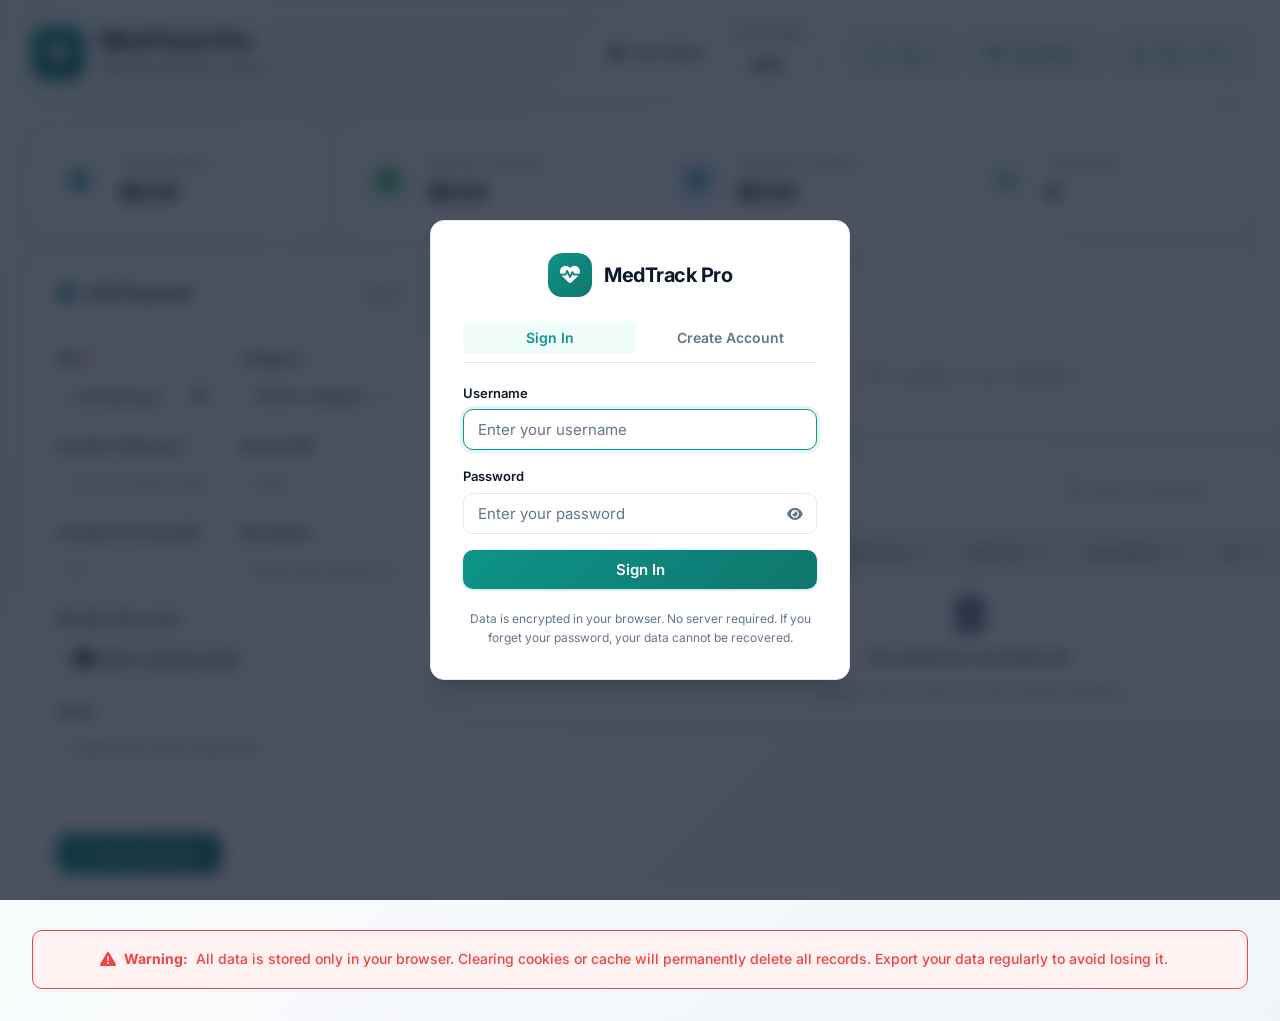
==== commit 5412952b: "improvement" ====
--- a/index.html
+++ b/index.html
@@ -12,6 +12,15 @@
 </head>
 <body>
     <div class="app-container">
+        <!-- Overdue Export Banner -->
+        <div class="export-banner hidden" id="exportBanner" aria-live="polite" aria-label="Export warning">
+            <i class="fa-solid fa-triangle-exclamation" aria-hidden="true"></i>
+            <span>You haven't exported your data in over 7 days. <button type="button" class="btn-text" id="exportNowBtn">Export now</button></span>
+            <button type="button" class="btn-icon banner-close" id="dismissBannerBtn" aria-label="Dismiss banner">
+                <i class="fa-solid fa-xmark"></i>
+            </button>
+        </div>
+
         <!-- Header -->
         <header class="app-header">
             <div class="header-brand">
@@ -242,7 +251,7 @@
 
         <!-- Footer -->
         <footer class="app-footer">
-            <p>Data is stored locally in your browser. Export regularly for backup.</p>
+            <p><i class="fa-solid fa-triangle-exclamation"></i> <strong>Warning:</strong> All data is stored only in your browser. Clearing cookies or cache will permanently delete all records. Export your data regularly to avoid losing it.<span id="lastExportTime" class="last-export-time"></span></p>
         </footer>
     </div>
 
--- a/styles.css
+++ b/styles.css
@@ -1295,20 +1295,114 @@
     color: var(--danger);
 }
 
+.toast.toast-warning {
+    border-left-color: var(--warning);
+}
+
+.toast.toast-warning i {
+    color: var(--warning);
+}
+
 /* ========================================
    Footer
    ======================================== */
 
 .app-footer {
     margin-top: 32px;
-    padding-top: 20px;
-    border-top: 1px solid var(--border-color);
+    padding: 16px 24px;
+    border: 1px solid var(--danger);
+    border-radius: var(--radius);
+    background: var(--danger-subtle);
     text-align: center;
 }
 
 .app-footer p {
+    font-size: 0.875rem;
+    color: var(--danger);
+    font-weight: 500;
+    display: inline-flex;
+    align-items: center;
+    gap: 8px;
+    flex-wrap: wrap;
+    justify-content: center;
+}
+
+.app-footer p i {
+    font-size: 1rem;
+}
+
+body.dark-mode .app-footer {
+    background: rgba(239, 68, 68, 0.1);
+    border-color: rgba(239, 68, 68, 0.4);
+}
+
+body.dark-mode .app-footer p {
+    color: #f87171;
+}
+
+.last-export-time {
     font-size: 0.8125rem;
-    color: var(--text-muted);
+    font-weight: 500;
+    color: var(--text-muted);
+    margin-left: 4px;
+}
+
+body.dark-mode .last-export-time {
+    color: #94a3b8;
+}
+
+/* ========================================
+   Export Overdue Banner
+   ======================================== */
+
+.export-banner {
+    position: sticky;
+    top: 0;
+    z-index: 1500;
+    display: flex;
+    align-items: center;
+    justify-content: center;
+    gap: 10px;
+    padding: 12px 24px;
+    background: var(--warning-subtle);
+    border: 1px solid var(--warning);
+    border-radius: var(--radius);
+    margin-bottom: 16px;
+    font-size: 0.875rem;
+    font-weight: 600;
+    color: #b45309;
+}
+
+body.dark-mode .export-banner {
+    background: rgba(245, 158, 11, 0.15);
+    border-color: rgba(245, 158, 11, 0.4);
+    color: #fbbf24;
+}
+
+.export-banner i {
+    font-size: 1rem;
+}
+
+.export-banner .btn-text {
+    color: var(--primary);
+    font-weight: 700;
+}
+
+.export-banner .btn-text:hover {
+    text-decoration: underline;
+}
+
+.banner-close {
+    margin-left: auto;
+    color: inherit;
+}
+
+.banner-close:hover {
+    background: rgba(0, 0, 0, 0.1);
+}
+
+body.dark-mode .banner-close:hover {
+    background: rgba(255, 255, 255, 0.1);
 }
 
 /* ========================================
@@ -1457,6 +1551,44 @@
 
 .auth-input::placeholder {
     color: var(--text-muted);
+}
+
+.auth-input-wrap {
+    position: relative;
+    display: flex;
+    align-items: center;
+}
+
+.auth-input-wrap .auth-input {
+    padding-right: 44px;
+}
+
+.auth-toggle-pass {
+    position: absolute;
+    right: 6px;
+    top: 50%;
+    transform: translateY(-50%);
+    width: 32px;
+    height: 32px;
+    border: none;
+    border-radius: var(--radius-sm);
+    background: transparent;
+    color: var(--text-muted);
+    cursor: pointer;
+    display: flex;
+    align-items: center;
+    justify-content: center;
+    transition: var(--transition);
+    font-size: 0.875rem;
+}
+
+.auth-toggle-pass:hover {
+    background: var(--gray-100);
+    color: var(--text-secondary);
+}
+
+body.dark-mode .auth-toggle-pass:hover {
+    background: var(--gray-700);
 }
 
 .auth-btn {
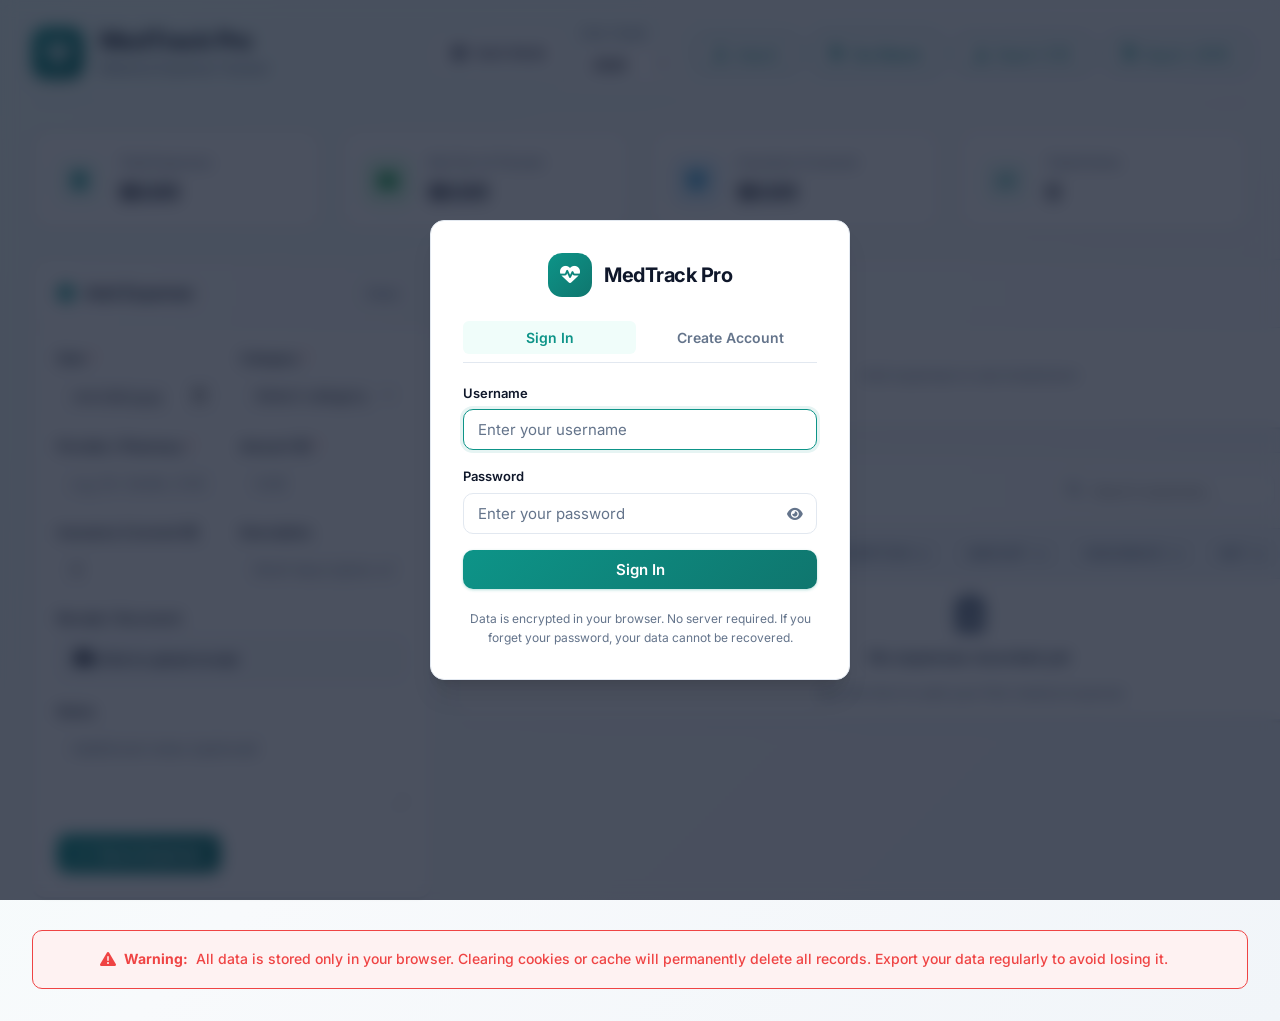
==== commit 44ca4bd0: "code changes" ====
--- a/index.html
+++ b/index.html
@@ -3,6 +3,9 @@
 <head>
     <meta charset="UTF-8">
     <meta name="viewport" content="width=device-width, initial-scale=1.0">
+    <meta name="theme-color" content="#0d9488">
+    <link rel="manifest" href="manifest.json">
+    <link rel="apple-touch-icon" href="icon-192.png">
     <title>MedTrack Pro — Medical Expense Tracker</title>
     <link rel="stylesheet" href="styles.css">
     <link rel="preconnect" href="https://fonts.googleapis.com">
@@ -45,12 +48,15 @@
                 <button class="btn btn-outline" id="importBtn" aria-label="Import CSV">
                     <i class="fa-solid fa-upload"></i> Import
                 </button>
-                <input type="file" id="importFile" accept=".csv" style="display:none">
+                <input type="file" id="importFile" accept=".csv,.json" style="display:none">
                 <a href="report.html" class="btn btn-outline" id="reportBtn" aria-label="Open tax summary report" onclick="event.preventDefault(); window.open('report.html?year=' + document.getElementById('taxYear').value, '_blank');">
                     <i class="fa-solid fa-file-lines"></i> Tax Report
                 </a>
                 <button class="btn btn-outline" id="exportBtn">
                     <i class="fa-solid fa-download"></i> Export CSV
+                </button>
+                <button class="btn btn-outline" id="exportJsonBtn" aria-label="Export JSON">
+                    <i class="fa-solid fa-file-code"></i> Export JSON
                 </button>
                 <div class="user-badge hidden" id="userBadge">
                     <i class="fa-solid fa-user-shield"></i>
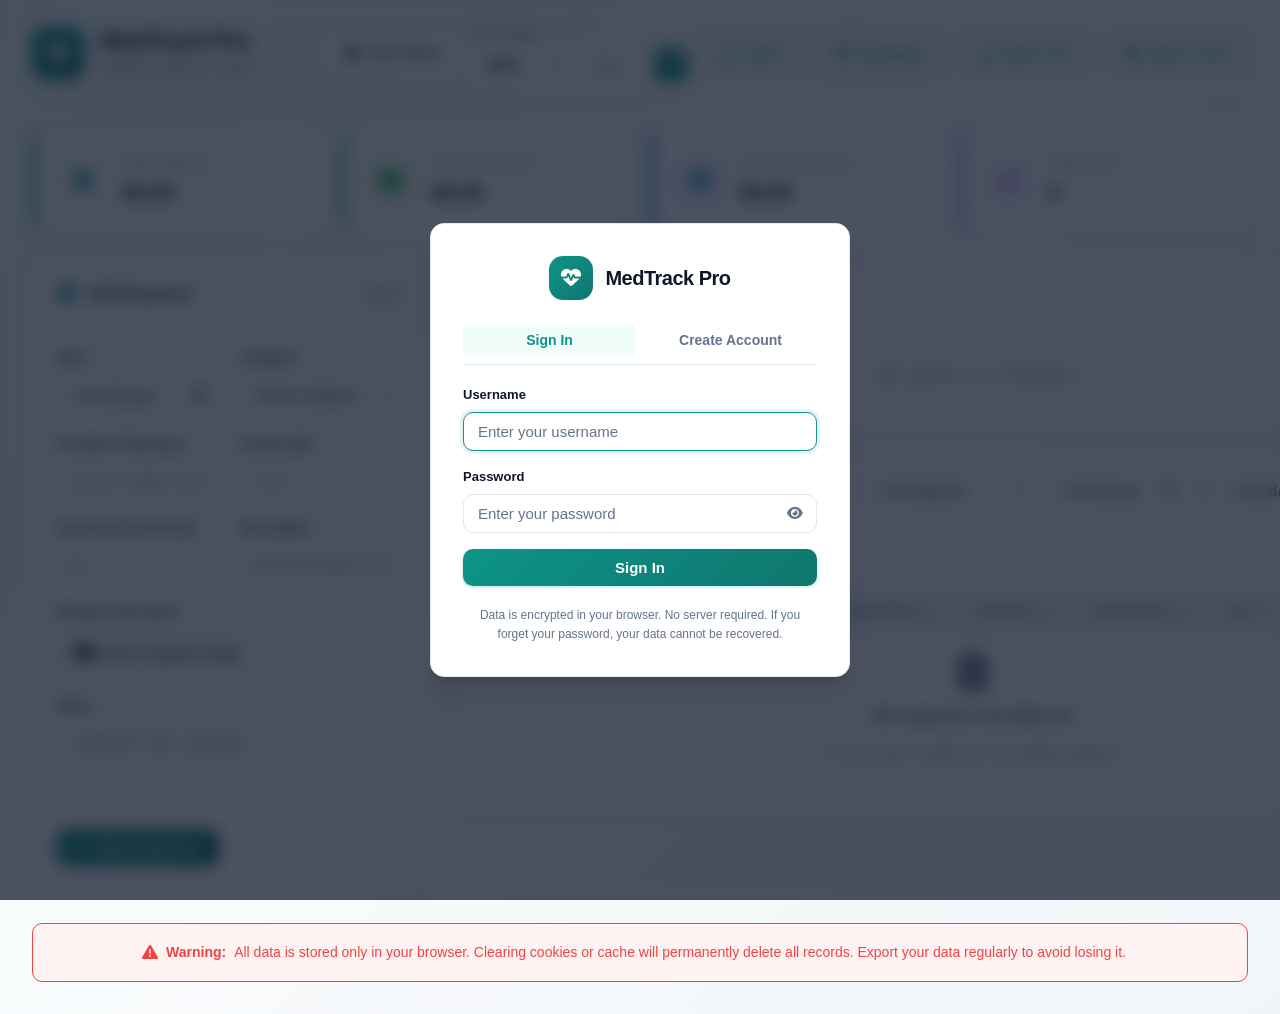
==== commit 72822cb1: "feature updates" ====
--- a/index.html
+++ b/index.html
@@ -2,12 +2,13 @@
 <html lang="en">
 <head>
     <meta charset="UTF-8">
+    <meta http-equiv="Content-Security-Policy" content="default-src 'self'; script-src 'self'; style-src 'self' https://fonts.googleapis.com https://cdnjs.cloudflare.com 'sha256-aqNNdDLnnrDOnTNdkJpYlAxKVJtLt9CtFLklmInuUAE=' 'unsafe-hashes'; font-src 'self' https://fonts.gstatic.com https://cdnjs.cloudflare.com; img-src 'self' data: blob:; connect-src 'self'; manifest-src 'self'; worker-src 'self'; object-src 'none'; base-uri 'self';">
     <meta name="viewport" content="width=device-width, initial-scale=1.0">
     <meta name="theme-color" content="#0d9488">
     <link rel="manifest" href="manifest.json">
     <link rel="apple-touch-icon" href="icon-192.png">
     <title>MedTrack Pro — Medical Expense Tracker</title>
-    <link rel="stylesheet" href="styles.css">
+    <link rel="stylesheet" href="styles.css?v=16">
     <link rel="preconnect" href="https://fonts.googleapis.com">
     <link rel="preconnect" href="https://fonts.gstatic.com" crossorigin>
     <link href="https://fonts.googleapis.com/css2?family=Inter:wght@300;400;500;600;700&display=swap" rel="stylesheet">
@@ -43,13 +44,21 @@
                 </button>
                 <div class="tax-year-selector">
                     <label for="taxYear">Tax Year</label>
-                    <select id="taxYear"></select>
+                    <div class="tax-year-row">
+                        <select id="taxYear"></select>
+                        <div class="custom-year-input">
+                            <input type="number" id="customTaxYear" placeholder="Year" aria-label="Enter custom tax year">
+                            <button type="button" class="btn-icon" id="customTaxYearBtn" title="Go to year" aria-label="Go to custom year">
+                                <i class="fa-solid fa-arrow-right"></i>
+                            </button>
+                        </div>
+                    </div>
                 </div>
                 <button class="btn btn-outline" id="importBtn" aria-label="Import CSV">
                     <i class="fa-solid fa-upload"></i> Import
                 </button>
-                <input type="file" id="importFile" accept=".csv,.json" style="display:none">
-                <a href="report.html" class="btn btn-outline" id="reportBtn" aria-label="Open tax summary report" onclick="event.preventDefault(); window.open('report.html?year=' + document.getElementById('taxYear').value, '_blank');">
+                <input type="file" id="importFile" accept=".csv,.json" class="hidden-input">
+                <a href="report.html" class="btn btn-outline" id="reportBtn" aria-label="Open tax summary report">
                     <i class="fa-solid fa-file-lines"></i> Tax Report
                 </a>
                 <button class="btn btn-outline" id="exportBtn">
@@ -68,7 +77,7 @@
 
         <!-- Summary Cards -->
         <section class="summary-cards">
-            <div class="card summary-card">
+            <div class="card summary-card summary-card-total">
                 <div class="summary-icon total">
                     <i class="fa-solid fa-receipt"></i>
                 </div>
@@ -77,7 +86,7 @@
                     <span class="summary-value" id="totalExpenses">$0.00</span>
                 </div>
             </div>
-            <div class="card summary-card">
+            <div class="card summary-card summary-card-net">
                 <div class="summary-icon net">
                     <i class="fa-solid fa-wallet"></i>
                 </div>
@@ -86,7 +95,7 @@
                     <span class="summary-value" id="netExpenses">$0.00</span>
                 </div>
             </div>
-            <div class="card summary-card">
+            <div class="card summary-card summary-card-insurance">
                 <div class="summary-icon insurance">
                     <i class="fa-solid fa-shield-heart"></i>
                 </div>
@@ -95,7 +104,7 @@
                     <span class="summary-value" id="totalInsuranceCovered">$0.00</span>
                 </div>
             </div>
-            <div class="card summary-card">
+            <div class="card summary-card summary-card-count">
                 <div class="summary-icon count">
                     <i class="fa-solid fa-list-ol"></i>
                 </div>
@@ -221,8 +230,19 @@
                                 <option value="Transportation">Transportation</option>
                                 <option value="Other">Other</option>
                             </select>
-                        </div>
-                    </div>
+                            <div class="date-range-inputs">
+                                <input type="date" id="dateRangeFrom" aria-label="From date">
+                                <span class="date-range-separator">to</span>
+                                <input type="date" id="dateRangeTo" aria-label="To date">
+                            </div>
+                            <select id="itemsPerPage" aria-label="Items per page">
+                                <option value="20">20 per page</option>
+                                <option value="50">50 per page</option>
+                                <option value="100">100 per page</option>
+                            </select>
+                        </div>
+                    </div>
+                    <div class="table-counter" id="tableCounter"></div>
                     <div class="table-wrapper">
                         <table class="expense-table" id="expenseTable">
                             <thead>
@@ -251,6 +271,14 @@
                             </tbody>
                         </table>
                     </div>
+                    <div class="table-footer">
+                        <button class="btn btn-outline load-more-btn hidden" id="loadMoreBtn">
+                            <i class="fa-solid fa-chevron-down"></i> Show next 20 transactions
+                        </button>
+                        <button class="btn btn-outline show-all-btn hidden" id="showAllBtn">
+                            <i class="fa-solid fa-expand"></i> Show All
+                        </button>
+                    </div>
                 </div>
             </section>
         </main>
@@ -296,6 +324,7 @@
         </div>
     </div>
 
+    <script src="db.js"></script>
     <script src="auth.js"></script>
     <script src="app.js"></script>
 </body>
--- a/styles.css
+++ b/styles.css
@@ -217,7 +217,13 @@
     color: var(--text-muted);
 }
 
-.tax-year-selector select {
+.tax-year-row {
+    display: flex;
+    align-items: center;
+    gap: 8px;
+}
+
+.tax-year-row select {
     padding: 8px 32px 8px 12px;
     border: 1px solid var(--border-color);
     border-radius: var(--radius);
@@ -234,14 +240,73 @@
     transition: var(--transition);
 }
 
-.tax-year-selector select:focus {
+.tax-year-row select:focus {
     outline: none;
     border-color: var(--primary);
     box-shadow: 0 0 0 3px rgba(13, 148, 136, 0.1);
 }
 
-body.dark-mode .tax-year-selector select {
+body.dark-mode .tax-year-row select {
     background-image: url("data:image/svg+xml,%3Csvg xmlns='http://www.w3.org/2000/svg' width='12' height='12' viewBox='0 0 12 12'%3E%3Cpath fill='%2394a3b8' d='M6 8L1 3h10z'/%3E%3C/svg%3E");
+}
+
+.custom-year-input {
+    display: flex;
+    align-items: center;
+    gap: 4px;
+}
+
+.custom-year-input input {
+    width: 70px;
+    padding: 8px 10px;
+    border: 1px solid var(--border-color);
+    border-radius: var(--radius);
+    background: var(--input-bg);
+    font-size: 0.9375rem;
+    font-weight: 600;
+    color: var(--text-primary);
+    transition: var(--transition);
+    -moz-appearance: textfield;
+}
+
+.custom-year-input input::-webkit-outer-spin-button,
+.custom-year-input input::-webkit-inner-spin-button {
+    -webkit-appearance: none;
+    margin: 0;
+}
+
+.custom-year-input input:focus {
+    outline: none;
+    border-color: var(--primary);
+    box-shadow: 0 0 0 3px rgba(13, 148, 136, 0.1);
+}
+
+.custom-year-input input::placeholder {
+    color: var(--text-muted);
+    font-weight: 500;
+}
+
+.custom-year-input button {
+    width: 32px;
+    height: 32px;
+    border-radius: var(--radius-sm);
+    background: var(--primary);
+    color: white;
+    border: none;
+    cursor: pointer;
+    display: flex;
+    align-items: center;
+    justify-content: center;
+    transition: var(--transition);
+}
+
+.custom-year-input button:hover {
+    background: var(--primary-dark);
+    transform: translateY(-1px);
+}
+
+.custom-year-input button:active {
+    transform: translateY(0);
 }
 
 /* ========================================
@@ -313,19 +378,76 @@
     flex-shrink: 0;
 }
 
+/* Summary card distinct colors */
+.summary-card-total {
+    border-left: 4px solid var(--primary);
+    transition: background 0.2s ease, box-shadow 0.2s ease, transform 0.2s ease;
+}
+
+.summary-card-total:hover {
+    background: rgba(13, 148, 136, 0.06);
+    transform: translateY(-2px);
+}
+
+body.dark-mode .summary-card-total:hover {
+    background: rgba(94, 234, 212, 0.08);
+}
+
+.summary-card-net {
+    border-left: 4px solid #10b981;
+    transition: background 0.2s ease, box-shadow 0.2s ease, transform 0.2s ease;
+}
+
+.summary-card-net:hover {
+    background: rgba(16, 163, 74, 0.06);
+    transform: translateY(-2px);
+}
+
+body.dark-mode .summary-card-net:hover {
+    background: rgba(74, 222, 128, 0.08);
+}
+
+.summary-card-insurance {
+    border-left: 4px solid #0284c7;
+    transition: background 0.2s ease, box-shadow 0.2s ease, transform 0.2s ease;
+}
+
+.summary-card-insurance:hover {
+    background: rgba(2, 132, 199, 0.06);
+    transform: translateY(-2px);
+}
+
+body.dark-mode .summary-card-insurance:hover {
+    background: rgba(56, 189, 248, 0.08);
+}
+
+.summary-card-count {
+    border-left: 4px solid #8b5cf6;
+    transition: background 0.2s ease, box-shadow 0.2s ease, transform 0.2s ease;
+}
+
+.summary-card-count:hover {
+    background: rgba(139, 92, 246, 0.06);
+    transform: translateY(-2px);
+}
+
+body.dark-mode .summary-card-count:hover {
+    background: rgba(167, 139, 250, 0.08);
+}
+
 .summary-icon.total {
     background: var(--primary-subtle);
     color: var(--primary);
 }
 
 .summary-icon.count {
-    background: var(--primary-subtle);
-    color: var(--primary);
+    background: #f5f3ff;
+    color: #8b5cf6;
 }
 
 body.dark-mode .summary-icon.count {
-    background: rgba(59, 130, 246, 0.15);
-    color: #60a5fa;
+    background: rgba(139, 92, 246, 0.15);
+    color: #a78bfa;
 }
 
 .summary-icon.max {
@@ -747,10 +869,6 @@
     color: #94a3b8;
 }
 
-body.dark-mode .empty-breakdown {
-    color: #94a3b8;
-}
-
 .breakdown-item {
     display: flex;
     align-items: center;
@@ -796,10 +914,6 @@
     color: #e2e8f0;
 }
 
-body.dark-mode .breakdown-category {
-    color: #e2e8f0;
-}
-
 .breakdown-amount {
     font-size: 0.875rem;
     font-weight: 700;
@@ -812,10 +926,6 @@
     color: #e2e8f0;
 }
 
-body.dark-mode .breakdown-amount {
-    color: #e2e8f0;
-}
-
 .breakdown-percent {
     font-size: 0.75rem;
     font-weight: 600;
@@ -832,11 +942,137 @@
     padding: 0;
 }
 
-.table-controls {
-    display: flex;
-    align-items: center;
+.table-counter {
+    padding: 12px 24px 0;
+    font-size: 0.8125rem;
+    font-weight: 500;
+    color: var(--text-muted);
+}
+
+body.dark-mode .table-counter {
+    color: #94a3b8;
+}
+
+.table-footer {
+    padding: 16px 24px;
+    border-top: 1px solid var(--border-color);
+    display: flex;
+    justify-content: center;
     gap: 12px;
     flex-wrap: wrap;
+}
+
+.load-more-btn {
+    flex: 1;
+    min-width: 220px;
+    max-width: 400px;
+    padding: 12px 20px;
+    font-size: 0.9375rem;
+    font-weight: 600;
+    background: var(--card-bg);
+    color: var(--primary);
+    border: 1px solid var(--primary);
+    border-radius: var(--radius);
+    cursor: pointer;
+    transition: var(--transition);
+    display: inline-flex;
+    align-items: center;
+    justify-content: center;
+    gap: 8px;
+}
+
+.load-more-btn:hover {
+    background: var(--primary-subtle);
+    transform: translateY(-1px);
+    box-shadow: 0 4px 12px rgba(13, 148, 136, 0.15);
+}
+
+body.dark-mode .load-more-btn {
+    background: var(--gray-800);
+    border-color: var(--primary);
+    color: #5eead4;
+}
+
+body.dark-mode .load-more-btn:hover {
+    background: rgba(13, 148, 136, 0.15);
+}
+
+.show-all-btn {
+    flex: 0 0 auto;
+    padding: 12px 20px;
+    font-size: 0.9375rem;
+    font-weight: 600;
+    background: var(--card-bg);
+    color: var(--text-muted);
+    border: 1px solid var(--border-color);
+    border-radius: var(--radius);
+    cursor: pointer;
+    transition: var(--transition);
+    display: inline-flex;
+    align-items: center;
+    justify-content: center;
+    gap: 8px;
+}
+
+.show-all-btn:hover {
+    color: var(--primary);
+    border-color: var(--primary);
+    background: var(--primary-subtle);
+    transform: translateY(-1px);
+    box-shadow: 0 4px 12px rgba(13, 148, 136, 0.15);
+}
+
+body.dark-mode .show-all-btn {
+    background: var(--gray-800);
+    border-color: var(--gray-600);
+    color: #94a3b8;
+}
+
+body.dark-mode .show-all-btn:hover {
+    background: rgba(13, 148, 136, 0.15);
+    border-color: var(--primary);
+    color: #5eead4;
+}
+
+.table-controls {
+    display: flex;
+    align-items: center;
+    gap: 12px;
+    flex-wrap: wrap;
+}
+
+.date-range-inputs {
+    display: flex;
+    align-items: center;
+    gap: 8px;
+}
+
+.date-range-inputs input {
+    padding: 8px 12px;
+    border: 1px solid var(--border-color);
+    border-radius: var(--radius);
+    font-size: 0.875rem;
+    font-family: inherit;
+    color: var(--text-primary);
+    background: var(--input-bg);
+    transition: var(--transition);
+}
+
+.date-range-inputs input:focus {
+    outline: none;
+    border-color: var(--primary);
+    box-shadow: 0 0 0 3px rgba(13, 148, 136, 0.1);
+}
+
+body.dark-mode .date-range-inputs input {
+    background-color: var(--input-bg);
+    color: var(--text-primary);
+}
+
+.date-range-separator {
+    font-size: 0.8125rem;
+    color: var(--text-muted);
+    font-weight: 500;
 }
 
 .search-box {
@@ -1046,10 +1282,6 @@
     font-size: 1rem;
     font-weight: 600;
     color: var(--text-secondary);
-}
-
-body.dark-mode .empty-state p {
-    color: #cbd5e1;
 }
 
 body.dark-mode .empty-state p {
@@ -1714,6 +1946,135 @@
     display: none !important;
 }
 
+.hidden-input {
+    position: absolute;
+    width: 0;
+    height: 0;
+    opacity: 0;
+}
+
+.auth-error.visible {
+    display: flex;
+}
+
+.auth-overlay.fade-out {
+    opacity: 0;
+}
+
+.receipt-remove {
+    margin-left: 8px;
+}
+
+/* Category color classes for CSP-compliant styling */
+.cat-icon-doctor-visit { color: #0d9488; }
+.cat-icon-prescription { color: #3b82f6; }
+.cat-icon-hospital { color: #ef4444; }
+.cat-icon-dental { color: #8b5cf6; }
+.cat-icon-vision { color: #06b6d4; }
+.cat-icon-mental-health { color: #ec4899; }
+.cat-icon-physical-therapy { color: #f59e0b; }
+.cat-icon-lab-imaging { color: #6366f1; }
+.cat-icon-insurance-premium { color: #10b981; }
+.cat-icon-medical-supplies { color: #84cc16; }
+.cat-icon-transportation { color: #f97316; }
+.cat-icon-other { color: #64748b; }
+
+body.dark-mode .cat-icon-doctor-visit { color: #5eead4; }
+body.dark-mode .cat-icon-prescription { color: #60a5fa; }
+body.dark-mode .cat-icon-hospital { color: #f87171; }
+body.dark-mode .cat-icon-dental { color: #a78bfa; }
+body.dark-mode .cat-icon-vision { color: #22d3ee; }
+body.dark-mode .cat-icon-mental-health { color: #f472b6; }
+body.dark-mode .cat-icon-physical-therapy { color: #fbbf24; }
+body.dark-mode .cat-icon-lab-imaging { color: #818cf8; }
+body.dark-mode .cat-icon-insurance-premium { color: #34d399; }
+body.dark-mode .cat-icon-medical-supplies { color: #a3e635; }
+body.dark-mode .cat-icon-transportation { color: #fb923c; }
+body.dark-mode .cat-icon-other { color: #94a3b8; }
+
+.cat-bar-doctor-visit { background: #0d9488; }
+.cat-bar-prescription { background: #3b82f6; }
+.cat-bar-hospital { background: #ef4444; }
+.cat-bar-dental { background: #8b5cf6; }
+.cat-bar-vision { background: #06b6d4; }
+.cat-bar-mental-health { background: #ec4899; }
+.cat-bar-physical-therapy { background: #f59e0b; }
+.cat-bar-lab-imaging { background: #6366f1; }
+.cat-bar-insurance-premium { background: #10b981; }
+.cat-bar-medical-supplies { background: #84cc16; }
+.cat-bar-transportation { background: #f97316; }
+.cat-bar-other { background: #64748b; }
+
+.cat-badge-doctor-visit { background: #0d948815; color: #0d9488; }
+.cat-badge-prescription { background: #3b82f615; color: #3b82f6; }
+.cat-badge-hospital { background: #ef444415; color: #ef4444; }
+.cat-badge-dental { background: #8b5cf615; color: #8b5cf6; }
+.cat-badge-vision { background: #06b6d415; color: #06b6d4; }
+.cat-badge-mental-health { background: #ec489915; color: #ec4899; }
+.cat-badge-physical-therapy { background: #f59e0b15; color: #f59e0b; }
+.cat-badge-lab-imaging { background: #6366f115; color: #6366f1; }
+.cat-badge-insurance-premium { background: #10b98115; color: #10b981; }
+.cat-badge-medical-supplies { background: #84cc1615; color: #84cc16; }
+.cat-badge-transportation { background: #f9731615; color: #f97316; }
+.cat-badge-other { background: #64748b15; color: #64748b; }
+
+body.dark-mode .cat-badge-doctor-visit { background: #0d948820; color: #5eead4; }
+body.dark-mode .cat-badge-prescription { background: #3b82f620; color: #60a5fa; }
+body.dark-mode .cat-badge-hospital { background: #ef444420; color: #f87171; }
+body.dark-mode .cat-badge-dental { background: #8b5cf620; color: #a78bfa; }
+body.dark-mode .cat-badge-vision { background: #06b6d420; color: #22d3ee; }
+body.dark-mode .cat-badge-mental-health { background: #ec489920; color: #f472b6; }
+body.dark-mode .cat-badge-physical-therapy { background: #f59e0b20; color: #fbbf24; }
+body.dark-mode .cat-badge-lab-imaging { background: #6366f120; color: #818cf8; }
+body.dark-mode .cat-badge-insurance-premium { background: #10b98120; color: #34d399; }
+body.dark-mode .cat-badge-medical-supplies { background: #84cc1620; color: #a3e635; }
+body.dark-mode .cat-badge-transportation { background: #f9731620; color: #fb923c; }
+body.dark-mode .cat-badge-other { background: #64748b20; color: #94a3b8; }
+
+/* Row animation delay handled via JS-injected stylesheet to avoid inline styles */
+/* Base animation delay classes */
+.row-delay-0 { animation-delay: 0s; }
+.row-delay-1 { animation-delay: 0.03s; }
+.row-delay-2 { animation-delay: 0.06s; }
+.row-delay-3 { animation-delay: 0.09s; }
+.row-delay-4 { animation-delay: 0.12s; }
+.row-delay-5 { animation-delay: 0.15s; }
+.row-delay-6 { animation-delay: 0.18s; }
+.row-delay-7 { animation-delay: 0.21s; }
+.row-delay-8 { animation-delay: 0.24s; }
+.row-delay-9 { animation-delay: 0.27s; }
+.row-delay-10 { animation-delay: 0.30s; }
+.row-delay-11 { animation-delay: 0.33s; }
+.row-delay-12 { animation-delay: 0.36s; }
+.row-delay-13 { animation-delay: 0.39s; }
+.row-delay-14 { animation-delay: 0.40s; }
+.row-delay-15 { animation-delay: 0.40s; }
+.row-delay-16 { animation-delay: 0.40s; }
+.row-delay-17 { animation-delay: 0.40s; }
+.row-delay-18 { animation-delay: 0.40s; }
+.row-delay-19 { animation-delay: 0.40s; }
+.row-delay-20 { animation-delay: 0.40s; }
+
+/* Import modal utility classes */
+.import-muted { color: var(--gray-500); }
+.import-center { text-align: center; color: var(--gray-400); }
+.import-mt { margin-top: 12px; }
+.import-label { font-size: 0.8125rem; font-weight: 600; color: var(--gray-600); }
+
+body.dark-mode .import-muted { color: #94a3b8; }
+body.dark-mode .import-center { color: #94a3b8; }
+body.dark-mode .import-label { color: #94a3b8; }
+
+/* Margin utility */
+.mr-6 { margin-right: 6px; }
+
+/* Breakdown bar width handled via dynamic stylesheet */
+.breakdown-bar-fill {
+    height: 100%;
+    border-radius: 4px;
+    transition: width 0.6s cubic-bezier(0.4, 0, 0.2, 1);
+}
+
 /* Animation for table rows */
 @keyframes fadeInRow {
     from {
@@ -1769,7 +2130,11 @@
     .breakdown-card,
     .app-footer,
     .table-controls,
-    .btn-icon {
+    .date-range-inputs,
+    .btn-icon,
+    .load-more-btn,
+    .show-all-btn,
+    .table-counter {
         display: none !important;
     }
 
